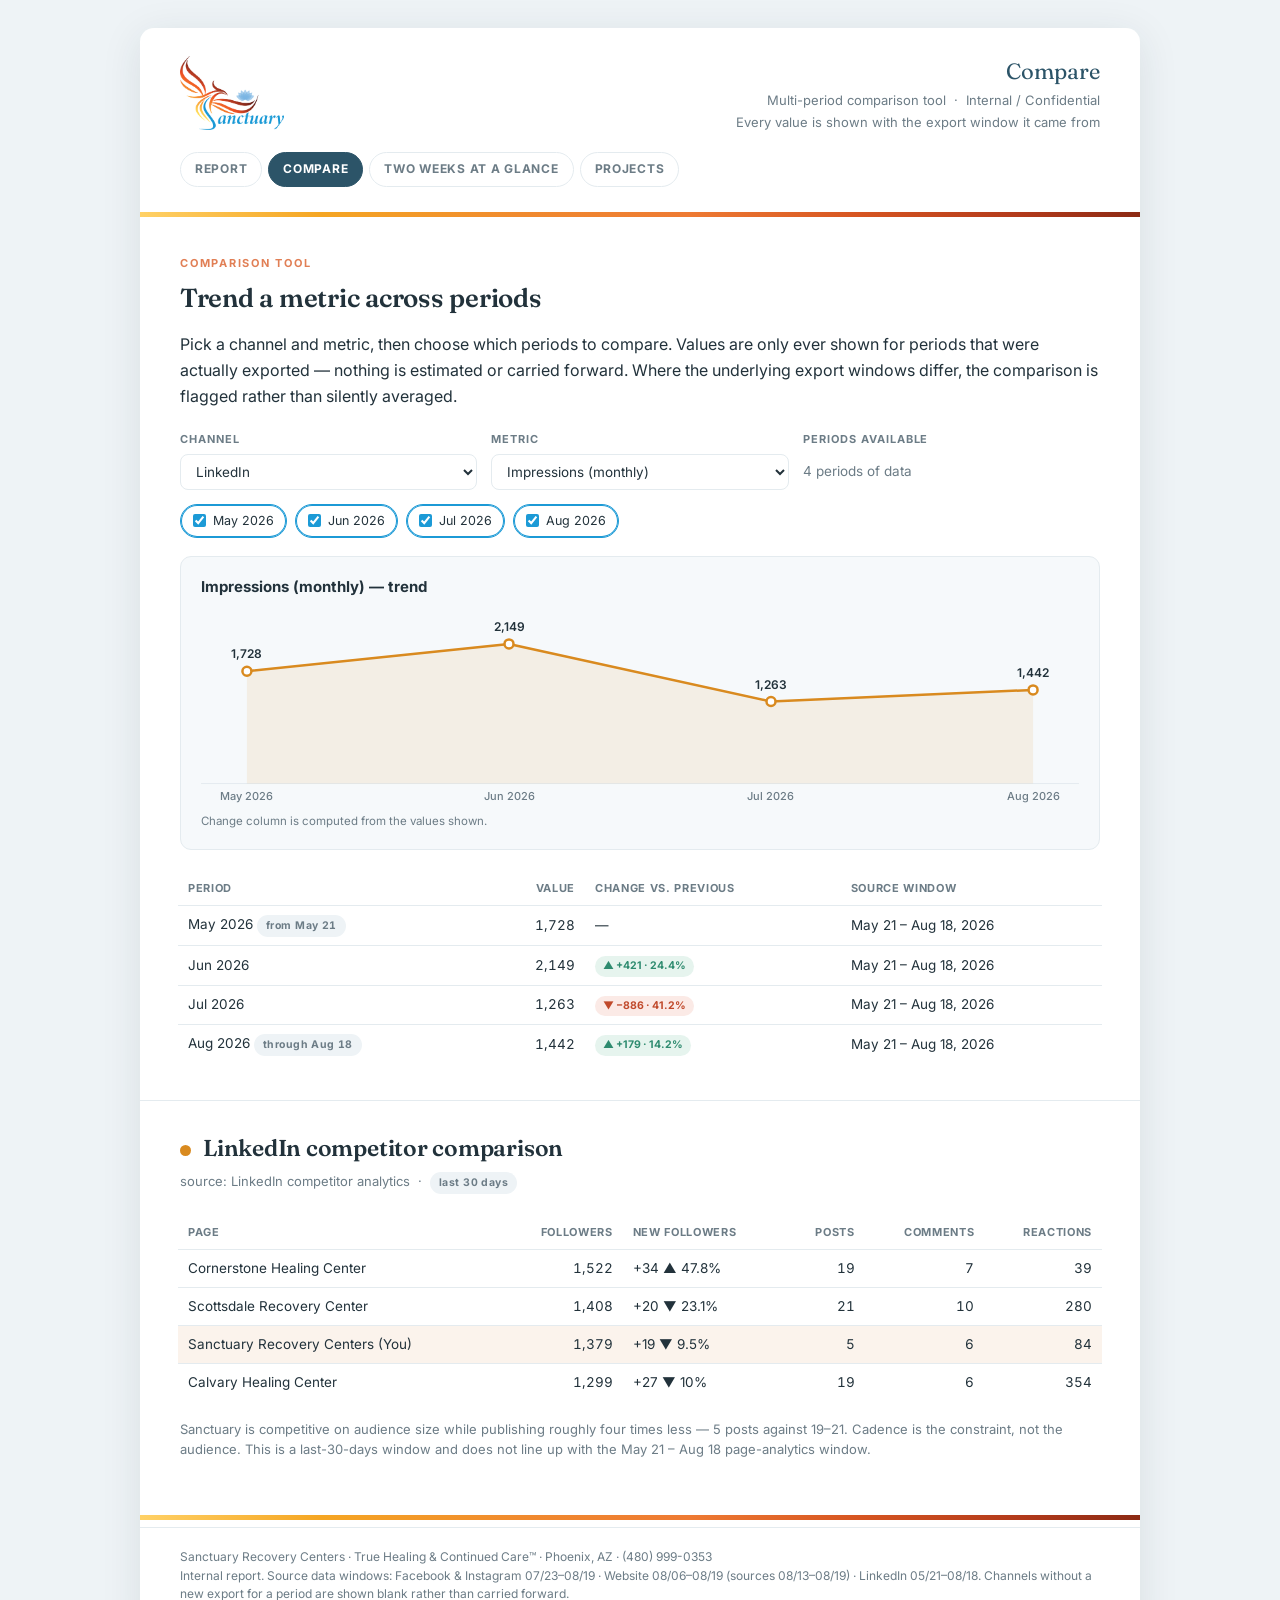
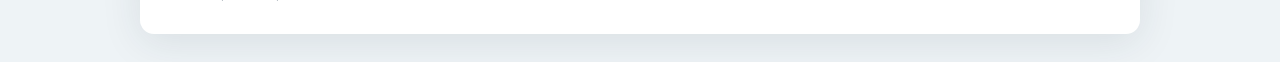
==== compare.html @ 56aa2cde "Initial commit" ====
<!DOCTYPE html>
<html lang="en"><head><meta charset="utf-8">
<meta name="viewport" content="width=device-width, initial-scale=1">
<title>Sanctuary Recovery Centers — Compare</title>
<link rel="preconnect" href="https://fonts.googleapis.com">
<link href="https://fonts.googleapis.com/css2?family=Fraunces:opsz,wght@9..144,500;9..144,600&family=Inter:wght@400;500;600;700&display=swap" rel="stylesheet">
<link rel="stylesheet" href="report.css">
</head>
<body><div class="sheet" id="sheet"></div>
<script src="data.js"></script>
<script src="ui.js"></script>
<script>
var state = { channel: 'linkedin', metric: 'Impressions (monthly)', off: {} };

function metricsFor(ch) { return Object.keys(SERIES[ch]); }
function pointsFor() { return SERIES[state.channel][state.metric] || []; }
function keyOf(i) { return state.channel + '|' + state.metric + '|' + i; }
function isOn(i) { return !state.off[keyOf(i)]; }
function selected() { return pointsFor().filter(function (p, i) { return isOn(i); }); }

function controls() {
  var s = '<div class="controls">';
  s += '<div class="f"><label for="chan">Channel</label><select id="chan">';
  Object.keys(SERIES).forEach(function (c) {
    s += '<option value="' + c + '"' + (c === state.channel ? ' selected' : '') + '>' + esc(CHANNEL_META[c].name) + '</option>';
  });
  s += '</select></div>';

  s += '<div class="f"><label for="met">Metric</label><select id="met">';
  metricsFor(state.channel).forEach(function (mname) {
    s += '<option value="' + esc(mname) + '"' + (mname === state.metric ? ' selected' : '') + '>' + esc(mname) + '</option>';
  });
  s += '</select></div>';

  var pts = pointsFor();
  s += '<div class="f"><label>Periods available</label><div style="font-size:13.5px;padding-top:7px;color:var(--muted)">' +
       pts.length + ' period' + (pts.length === 1 ? '' : 's') + ' of data</div></div>';
  s += '</div>';

  if (pts.length > 1) {
    s += '<div class="pointpick" id="pick">';
    pts.forEach(function (p, i) {
      s += '<label class="p' + (isOn(i) ? ' on' : '') + '"><input type="checkbox" data-i="' + i + '"' +
           (isOn(i) ? ' checked' : '') + '>' + esc(p.label) + '</label>';
    });
    s += '</div>';
  }
  return s;
}

function results() {
  var pts = selected(), color = CHANNEL_META[state.channel].color;
  if (pts.length < 2) {
    return '<div class="empty">Not enough periods yet — add more exports to trend this.' +
           (pointsFor().length > 1 ? '<br><span style="font-size:12px">Select at least two periods above.</span>' : '') +
           '</div>';
  }

  var windows = {};
  pts.forEach(function (p) { windows[p.w] = 1; });
  var mixed = Object.keys(windows).length > 1;

  var head = ['Period', 'Value', 'Change vs. previous', 'Source window'];
  var rows = pts.map(function (p, i) {
    var chg = '—';
    if (i > 0 && !mixed) {
      var d = p.value - pts[i - 1].value;
      var pct = pts[i - 1].value ? Math.round(Math.abs(d) / pts[i - 1].value * 1000) / 10 : 0;
      var t = d > 0 ? 'hi' : (d < 0 ? 'lo' : 'eq');
      chg = '<span class="tag ' + t + '">' + (d > 0 ? '▲ +' : (d < 0 ? '▼ −' : '')) + fmt(Math.abs(d)) +
            (pts[i - 1].value ? ' · ' + pct + '%' : '') + '</span>';
    } else if (i > 0 && mixed) {
      chg = '<span class="tag eq">n/a — windows differ</span>';
    }
    return [esc(p.label) + (p.partial ? ' <span class="win-chip">' + esc(p.partial) + '</span>' : ''),
            fmt(p.value), chg, esc(p.w)];
  });

  var out = card(state.metric + ' — trend', trend(pts, color, chartW(false)),
    mixed ? null : 'Change column is computed from the values shown.');
  out += table(head, rows, { numeric: function (i) { return i === 1; } });
  if (mixed) {
    out += '<div class="warn"><b>Windows do not match:</b> the selected periods come from different export windows (' +
           Object.keys(windows).map(esc).join(' · ') + '). ' +
           'These values are not directly comparable — a longer window will show a larger total simply because it covers more time. ' +
           'Period-over-period change is suppressed for this reason.</div>';
  }
  return out;
}

function contextSection() {
  var ctx = contextFor(state.channel);
  if (!ctx) { return ''; }
  var color = CHANNEL_META[state.channel].color;

  if (ctx.kind === 'competitors') {
    return '<section>' +
      sechead(COMPETITORS.title, color, COMPETITORS.source, COMPETITORS.window) +
      table(COMPETITORS.head, COMPETITORS.rows, { highlight: COMPETITORS.youIndex }) +
      '<p class="sub" style="margin-top:12px">' + COMPETITORS.note + '</p>' +
    '</section>';
  }
  if (ctx.kind === 'biziq') {
    var B = BIZIQ;
    return '<section>' +
      sechead(B.title, color, B.source, B.window) +
      grid2(
        '<div class="card"><h3>' + esc(B.listings.title) + '</h3>' + table(B.listings.head, B.listings.rows) + '</div>',
        '<div class="card"><h3>' + esc(B.reputation.title) + '</h3>' + table(B.reputation.head, B.reputation.rows) + '</div>'
      ) +
      kpis(B.gmb, 3) +
      grid2(
        '<div class="card"><h3>' + esc(B.rankings.title) + '</h3>' +
          table(B.rankings.head, B.rankings.rows, { numeric: function () { return false; } }) + '</div>',
        '<div class="card"><h3>' + esc(B.distribution.title) + '</h3>' +
          table(B.distribution.head, B.distribution.rows) + '</div>'
      ) +
      '<div class="warn">' + B.warn + '</div>' +
    '</section>';
  }
  if (ctx.kind === 'table') {
    return '<section>' +
      sechead(ctx.title, color, ctx.source, ctx.window) +
      table(ctx.head, ctx.rows) +
      (ctx.note ? '<p class="sub" style="margin-top:12px">' + ctx.note + '</p>' : '') +
    '</section>';
  }
  return '<section>' +
    sechead(ctx.title, color, 'context for the selected channel', '') +
    '<div class="noexport">' + ctx.body + '</div>' +
  '</section>';
}

function render() {
  var pts = pointsFor();
  if (!pts.length) { state.metric = metricsFor(state.channel)[0]; }

  document.getElementById('sheet').innerHTML =
    pageHeader('Compare',
      'Multi-period comparison tool &nbsp;·&nbsp; Internal / Confidential',
      'Every value is shown with the export window it came from', 'compare') +
    '<section>' +
      '<div class="eyebrow">Comparison tool</div>' +
      '<h2 style="font-size:26px;margin:6px 0 0">Trend a metric across periods</h2>' +
      '<p class="lead">Pick a channel and metric, then choose which periods to compare. Values are only ever shown for ' +
      'periods that were actually exported — nothing is estimated or carried forward. Where the underlying export windows ' +
      'differ, the comparison is flagged rather than silently averaged.</p>' +
      controls() +
      '<div style="margin-top:18px">' + results() + '</div>' +
    '</section>' +
    contextSection() +
    pageFooter(REPORTS[REPORT_ORDER[0]].dataLine);

  applyDataLabels();

  document.getElementById('chan').addEventListener('change', function () {
    state.channel = this.value;
    state.metric = metricsFor(state.channel)[0];
    state.off = {};
    render();
  });
  document.getElementById('met').addEventListener('change', function () {
    state.metric = this.value;
    render();
  });
  var pick = document.getElementById('pick');
  if (pick) {
    pick.addEventListener('change', function (e) {
      var i = e.target.getAttribute('data-i');
      if (i === null) { return; }
      state.off[keyOf(+i)] = !e.target.checked;
      render();
    });
  }
}

var _w = 0, _t;
window.addEventListener('resize', function () {
  clearTimeout(_t);
  _t = setTimeout(function () { if (chartW(false) !== _w) { _w = chartW(false); render(); } }, 180);
});
_w = chartW(false);
render();
</script>
</body></html>
---- report.css ----
:root{--blue:#1C9AD6;--teal:#2C5468;--coral:#E17F55;--gold:#D98A1F;--ink:#22323B;--muted:#6C7C86;--line:#E4EBEF;--paper:#F6F9FB}
*{box-sizing:border-box}
body{margin:0;background:#eef3f6;color:var(--ink);
 font-family:Inter,-apple-system,BlinkMacSystemFont,"Segoe UI",Roboto,sans-serif;
 font-size:15px;line-height:1.55;-webkit-font-smoothing:antialiased}
.sheet{max-width:1000px;margin:28px auto;background:#fff;border-radius:14px;overflow:hidden;
 box-shadow:0 8px 40px rgba(34,50,59,.10)}
h1,h2,h3{font-family:Fraunces,Georgia,"Times New Roman",serif;font-weight:600;letter-spacing:-.01em}
.phoenix{height:5px;border:0;
 background:linear-gradient(90deg,#FFD166 0%,#F5A623 18%,#F08A2E 38%,#EE7A33 55%,#D65521 72%,#B23A1B 88%,#8C2A14 100%);
 background-size:100% 100%}
/* header */
header{padding:26px 40px 20px;display:flex;align-items:center;justify-content:space-between;gap:24px;flex-wrap:wrap}
header img{height:74px;width:auto}
.rtitle{text-align:right}
.rtitle .k{font-family:Fraunces,serif;font-size:22px;color:var(--teal)}
.rtitle .s{color:var(--muted);font-size:13px;margin-top:2px}
.eyebrow{text-transform:uppercase;letter-spacing:.16em;font-size:11px;font-weight:700;color:var(--coral)}
/* sections */
section{padding:30px 40px}
section+section{border-top:1px solid var(--line)}
.sechead{display:flex;align-items:baseline;gap:12px;margin:0 0 4px}
.sechead h2{font-size:23px;margin:0}
.dot{width:11px;height:11px;border-radius:50%;display:inline-block}
.sub{color:var(--muted);font-size:13px;margin:0 0 18px}
p.lead{font-size:16px;line-height:1.6;margin:14px 0 22px}
/* kpi cards */
.kpis{display:grid;grid-template-columns:repeat(4,1fr);gap:14px;margin:22px 0}
.kpi{background:var(--paper);border:1px solid var(--line);border-radius:11px;padding:16px 16px 14px}
.kpi .lab{font-size:11px;text-transform:uppercase;letter-spacing:.09em;color:var(--muted);font-weight:600}
.kpi .num{font-family:Fraunces,serif;font-size:30px;line-height:1.1;margin:6px 0 2px}
.chg{font-size:12px;font-weight:700}
.kpi .note{font-size:11.5px;color:var(--muted)}
/* charts */
.chart{width:100%;height:auto;display:block;margin:6px 0 4px}
.bval{font:600 12px Inter,sans-serif;fill:var(--ink)}
.blab{font:500 11px Inter,sans-serif;fill:var(--muted)}
.hlab{font:600 12px Inter,sans-serif;fill:var(--ink)}
.hval{font:700 12px Inter,sans-serif;fill:var(--ink)}
.card{background:var(--paper);border:1px solid var(--line);border-radius:11px;padding:18px 20px;margin:6px 0 18px}
.card h3{font-size:15px;margin:0 0 10px;font-family:Inter,sans-serif;font-weight:700;letter-spacing:0}
.grid2{display:grid;grid-template-columns:1fr 1fr;gap:20px;align-items:start}
/* tables */
table{width:100%;border-collapse:collapse;font-size:13.5px;margin:4px 0 6px}
th,td{text-align:left;padding:8px 10px;border-bottom:1px solid var(--line)}
th{font-size:11px;text-transform:uppercase;letter-spacing:.06em;color:var(--muted);font-weight:700}
td.n,th.n{text-align:right;font-variant-numeric:tabular-nums}
tr:last-child td{border-bottom:0}
.tw{overflow-x:auto;-webkit-overflow-scrolling:touch;margin:0 -2px}
tbody tr:hover{background:#fafcfd}
.tag{display:inline-block;font-size:10.5px;font-weight:700;padding:2px 8px;border-radius:20px}
.tag.hi{background:#e6f4ee;color:#2E8B6F} .tag.lo{background:#fbeae6;color:#C0492B} .tag.eq{background:#eef3f6;color:var(--muted)}
/* callouts */
.flags{list-style:none;padding:0;margin:8px 0 0;counter-reset:f}
.flags li{position:relative;padding:12px 14px 12px 46px;border:1px solid var(--line);border-left:3px solid var(--coral);
 border-radius:8px;margin-bottom:10px;background:#fff;font-size:14px}
.flags li::before{counter-increment:f;content:counter(f);position:absolute;left:14px;top:12px;
 width:20px;height:20px;border-radius:50%;background:var(--coral);color:#fff;font:700 11px Inter;display:flex;align-items:center;justify-content:center}
.warn{background:#fbf3ec;border:1px solid #f0d9c6;border-radius:9px;padding:12px 16px;font-size:13px;color:#7a4a24;margin-top:6px}
.warn b{color:#B23A1B}
.legend{display:flex;gap:18px;font-size:12px;color:var(--muted);margin:2px 0 14px}
.legend span{display:inline-flex;align-items:center;gap:6px}
.legend i{width:10px;height:10px;border-radius:2px;display:inline-block}
.placeholder{border:2px dashed #cbd8df;border-radius:11px;padding:26px;text-align:center;color:var(--muted);background:#fbfdfe}
footer{padding:20px 40px 30px;color:var(--muted);font-size:12px;border-top:1px solid var(--line)}
@media (max-width:720px){.kpis{grid-template-columns:1fr 1fr;gap:10px}.grid2{grid-template-columns:1fr}section,header{padding-left:20px;padding-right:20px}header{justify-content:flex-start}header img{height:60px}.rtitle{text-align:left}h2{font-size:21px !important}p.lead{font-size:15px}/* tables: never clip; scroll horizontally, no cramped wrapping */.tw table{white-space:nowrap;width:auto;min-width:100%}th,td{padding:8px 11px;font-size:12.5px}.kpi .num{font-size:26px}}@media (max-width:400px){.kpis{grid-template-columns:1fr}}

@media(max-width:560px){
 .tw{overflow:visible;margin:0}
 table,tbody,tr,td{display:block;width:100%}
 thead{position:absolute;left:-9999px}
 tr{border:1px solid var(--line);border-radius:9px;margin:0 0 10px;background:#fff;overflow:hidden}
 td{display:flex;justify-content:space-between;gap:14px;align-items:baseline;text-align:right;
    border:0;border-bottom:1px solid var(--line);padding:9px 14px;font-size:13px;white-space:normal}
 td:last-child{border-bottom:0}
 td::before{content:attr(data-label);font-weight:700;color:var(--muted);text-transform:uppercase;
    font-size:10px;letter-spacing:.05em;text-align:left;flex:0 0 auto;align-self:center}
 td:not([data-label])::before{content:""}
}
@media print{body{background:#fff}.sheet{box-shadow:none;margin:0;max-width:none}section{break-inside:avoid}}

/* ── multi-period site additions ─────────────────────────────── */
/* top nav */
.topnav{display:flex;gap:6px;align-items:center;padding:0 40px 18px;flex-wrap:wrap}
.topnav a{font-size:12px;font-weight:700;letter-spacing:.06em;text-transform:uppercase;text-decoration:none;
 color:var(--muted);padding:7px 14px;border-radius:20px;border:1px solid var(--line);background:#fff}
.topnav a:hover{color:var(--teal);border-color:#cfdbe2}
.topnav a[aria-current="page"]{color:#fff;background:var(--teal);border-color:var(--teal)}
/* period selector */
.periodbar{display:flex;align-items:center;gap:12px;flex-wrap:wrap;padding:18px 40px;
 background:var(--paper);border-bottom:1px solid var(--line)}
.periodbar label{font-size:11px;text-transform:uppercase;letter-spacing:.09em;color:var(--muted);font-weight:700}
select{font-family:inherit;font-size:13.5px;color:var(--ink);background:#fff;border:1px solid var(--line);
 border-radius:8px;padding:8px 11px;min-width:150px;max-width:100%}
select:focus{outline:2px solid var(--blue);outline-offset:1px}
.periodbar .meta{font-size:12px;color:var(--muted);margin-left:auto}
/* "no new export" muted state */
.noexport{border:2px dashed #cbd8df;border-radius:11px;padding:22px 24px;background:#fbfdfe;color:var(--muted);font-size:13.5px}
.noexport b{display:block;color:var(--teal);font-size:14px;margin-bottom:4px;font-weight:700}
.noexport .win{font-variant-numeric:tabular-nums}
section.muted .sechead h2{color:var(--muted)}
section.muted .dot{opacity:.35}
/* source-window chip shown per channel */
.win-chip{display:inline-block;font-size:10.5px;font-weight:700;letter-spacing:.04em;padding:3px 9px;border-radius:20px;
 background:#eef3f6;color:var(--muted);font-variant-numeric:tabular-nums;white-space:nowrap}
/* compare page controls */
.controls{display:grid;grid-template-columns:repeat(3,1fr);gap:14px;margin:6px 0 4px}
.controls .f{display:flex;flex-direction:column;gap:6px}
.controls label{font-size:11px;text-transform:uppercase;letter-spacing:.09em;color:var(--muted);font-weight:700}
.pointpick{display:flex;flex-wrap:wrap;gap:8px;margin:14px 0 2px}
.pointpick .p{display:inline-flex;align-items:center;gap:7px;font-size:12.5px;background:#fff;border:1px solid var(--line);
 border-radius:20px;padding:6px 12px;cursor:pointer;user-select:none}
.pointpick .p input{accent-color:var(--blue);margin:0}
.pointpick .p.on{border-color:var(--blue);box-shadow:0 0 0 1px var(--blue) inset}
.empty{border:2px dashed #cbd8df;border-radius:11px;padding:26px;text-align:center;color:var(--muted);background:#fbfdfe;font-size:13.5px}
@media (max-width:720px){
 .topnav,.periodbar{padding-left:20px;padding-right:20px}
 .periodbar .meta{margin-left:0;flex-basis:100%}
 .controls{grid-template-columns:1fr}
}

/* ── touch targets ─────────────────────────────────────────────────────
   Touch devices and narrow viewports get 44px-minimum hit areas.        */
@media (max-width:720px), (pointer:coarse) {
  select{min-height:44px;padding:10px 12px;font-size:15px}  /* 15px avoids iOS zoom-on-focus */
  .topnav a{min-height:44px;display:inline-flex;align-items:center;padding:0 16px}
  .pointpick .p{min-height:44px;padding:0 15px;font-size:13.5px}
  .pointpick .p input{width:19px;height:19px}
  .periodbar{padding-top:14px;padding-bottom:14px}
  .periodbar label{flex:0 0 100%}
  .periodbar select{flex:1 1 auto}
}
/* charts render 1:1, so never let one be upscaled past its natural size */
.chart{max-width:100%}

/* ── project tracker ─────────────────────────────────────────────────── */
.addform{display:grid;grid-template-columns:2fr 1fr 1fr 1fr 1fr auto;gap:12px;align-items:end}
.addform .f{display:flex;flex-direction:column;gap:6px}
.addform label{font-size:11px;text-transform:uppercase;letter-spacing:.09em;color:var(--muted);font-weight:700}
.addform input[type=text]{font-family:inherit;font-size:13.5px;color:var(--ink);background:#fff;
 border:1px solid var(--line);border-radius:8px;padding:9px 11px;width:100%}
.addform input[type=text]:focus{outline:2px solid var(--blue);outline-offset:1px}
.btn{font-family:inherit;font-size:13px;font-weight:700;color:#fff;background:var(--teal);border:0;
 border-radius:8px;padding:10px 20px;cursor:pointer;min-height:40px}
.btn:hover{background:#234353}
.btn.ghost{background:transparent;color:#C0492B;border:1px solid var(--line);padding:5px 11px;min-height:0;font-size:11px}
.btn.ghost:hover{background:#fbeae6}
.statsel{font-size:12px;padding:5px 8px;min-width:0;min-height:0;border-radius:7px}
.chips{display:flex;gap:10px;flex-wrap:wrap;margin:14px 0 4px}
.chips .c{font-size:12px;font-weight:700;padding:5px 12px;border-radius:20px;background:var(--paper);border:1px solid var(--line);color:var(--muted)}
@media (max-width:720px), (pointer:coarse){
 .addform{grid-template-columns:1fr}
 .addform input[type=text]{min-height:44px;font-size:15px}
 .btn{min-height:44px}
 .statsel{min-height:38px}
}

/* importance tags */
.tag.hot{background:#fbeae6;color:#C0492B}
.tag.med{background:#fdf3e0;color:#B06F14}
.tag.cold{background:#e8f4fb;color:#17739E}
input[type=date].statsel{font-family:inherit;color:var(--ink);background:#fff;border:1px solid var(--line)}
.addform input[type=date]{font-family:inherit;font-size:13.5px;color:var(--ink);background:#fff;
 border:1px solid var(--line);border-radius:8px;padding:8px 11px;width:100%}
@media (max-width:720px), (pointer:coarse){.addform input[type=date]{min-height:44px;font-size:15px}}
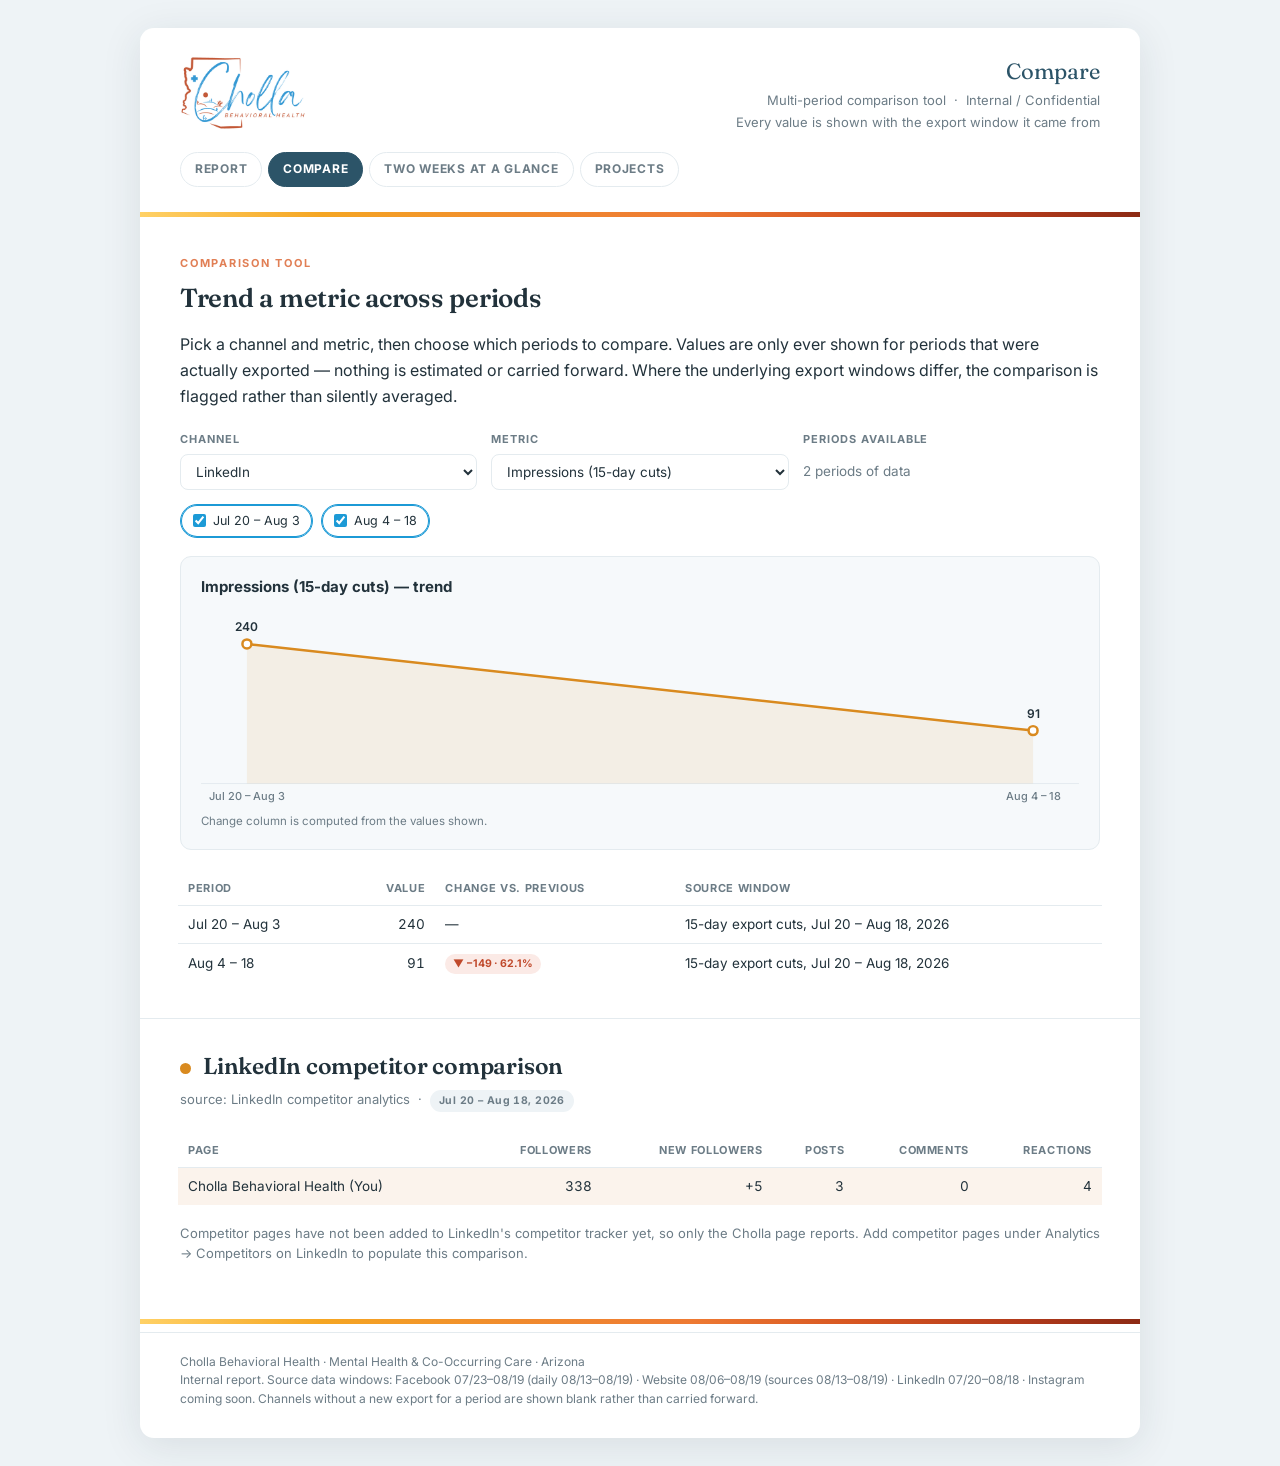
==== commit cab96c85: "Rebrand to Cholla Behavioral Health and load real Aug 20 channel data - Replace Sanctuary Recovery C" ====
--- a/compare.html
+++ b/compare.html
@@ -1,7 +1,7 @@
 <!DOCTYPE html>
 <html lang="en"><head><meta charset="utf-8">
 <meta name="viewport" content="width=device-width, initial-scale=1">
-<title>Sanctuary Recovery Centers — Compare</title>
+<title>Cholla Behavioral Health — Compare</title>
 <link rel="preconnect" href="https://fonts.googleapis.com">
 <link href="https://fonts.googleapis.com/css2?family=Fraunces:opsz,wght@9..144,500;9..144,600&family=Inter:wght@400;500;600;700&display=swap" rel="stylesheet">
 <link rel="stylesheet" href="report.css">
@@ -10,7 +10,7 @@
 <script src="data.js"></script>
 <script src="ui.js"></script>
 <script>
-var state = { channel: 'linkedin', metric: 'Impressions (monthly)', off: {} };
+var state = { channel: 'linkedin', metric: 'Impressions (15-day cuts)', off: {} };
 
 function metricsFor(ch) { return Object.keys(SERIES[ch]); }
 function pointsFor() { return SERIES[state.channel][state.metric] || []; }
@@ -100,8 +100,8 @@
       '<p class="sub" style="margin-top:12px">' + COMPETITORS.note + '</p>' +
     '</section>';
   }
-  if (ctx.kind === 'biziq') {
-    var B = BIZIQ;
+  if (ctx.kind === 'apex') {
+    var B = APEX;
     return '<section>' +
       sechead(B.title, color, B.source, B.window) +
       grid2(
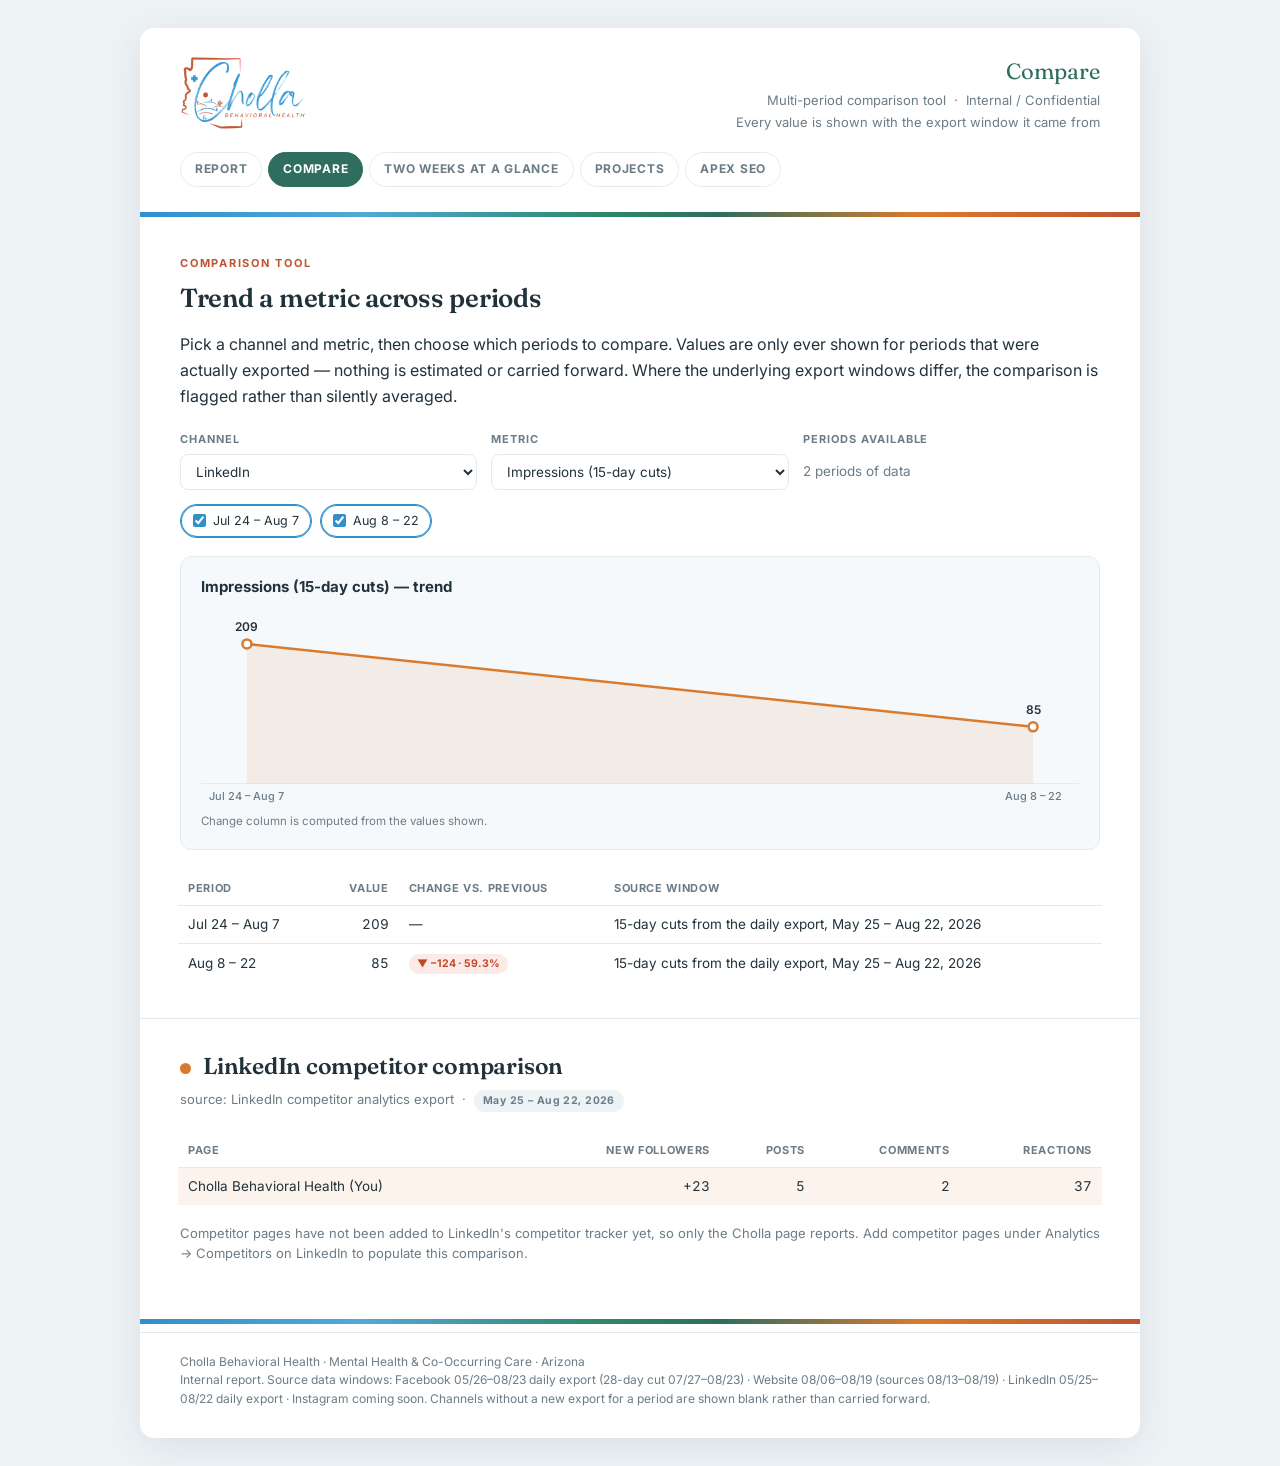
==== commit 00e3feca: "Remove windows-mismatch warning on Compare; scrub Sanctuary mentions - Drop the mixed-windows warnin" ====
--- a/compare.html
+++ b/compare.html
@@ -79,12 +79,6 @@
   var out = card(state.metric + ' — trend', trend(pts, color, chartW(false)),
     mixed ? null : 'Change column is computed from the values shown.');
   out += table(head, rows, { numeric: function (i) { return i === 1; } });
-  if (mixed) {
-    out += '<div class="warn"><b>Windows do not match:</b> the selected periods come from different export windows (' +
-           Object.keys(windows).map(esc).join(' · ') + '). ' +
-           'These values are not directly comparable — a longer window will show a larger total simply because it covers more time. ' +
-           'Period-over-period change is suppressed for this reason.</div>';
-  }
   return out;
 }
 
--- a/report.css
+++ b/report.css
@@ -1,4 +1,4 @@
-:root{--blue:#1C9AD6;--teal:#2C5468;--coral:#E17F55;--gold:#D98A1F;--ink:#22323B;--muted:#6C7C86;--line:#E4EBEF;--paper:#F6F9FB}
+:root{--blue:#3090CC;--teal:#2F6D5E;--coral:#C05430;--gold:#D97B2F;--ink:#22323B;--muted:#6C7C86;--line:#E4EBEF;--paper:#F6F9FB}
 *{box-sizing:border-box}
 body{margin:0;background:#eef3f6;color:var(--ink);
  font-family:Inter,-apple-system,BlinkMacSystemFont,"Segoe UI",Roboto,sans-serif;
@@ -7,7 +7,7 @@
  box-shadow:0 8px 40px rgba(34,50,59,.10)}
 h1,h2,h3{font-family:Fraunces,Georgia,"Times New Roman",serif;font-weight:600;letter-spacing:-.01em}
 .phoenix{height:5px;border:0;
- background:linear-gradient(90deg,#FFD166 0%,#F5A623 18%,#F08A2E 38%,#EE7A33 55%,#D65521 72%,#B23A1B 88%,#8C2A14 100%);
+ background:linear-gradient(90deg,#3090CC 0%,#54A8D8 22%,#2E8B6F 45%,#2F6D5E 58%,#D97B2F 78%,#C05430 100%);
  background-size:100% 100%}
 /* header */
 header{padding:26px 40px 20px;display:flex;align-items:center;justify-content:space-between;gap:24px;flex-wrap:wrap}
